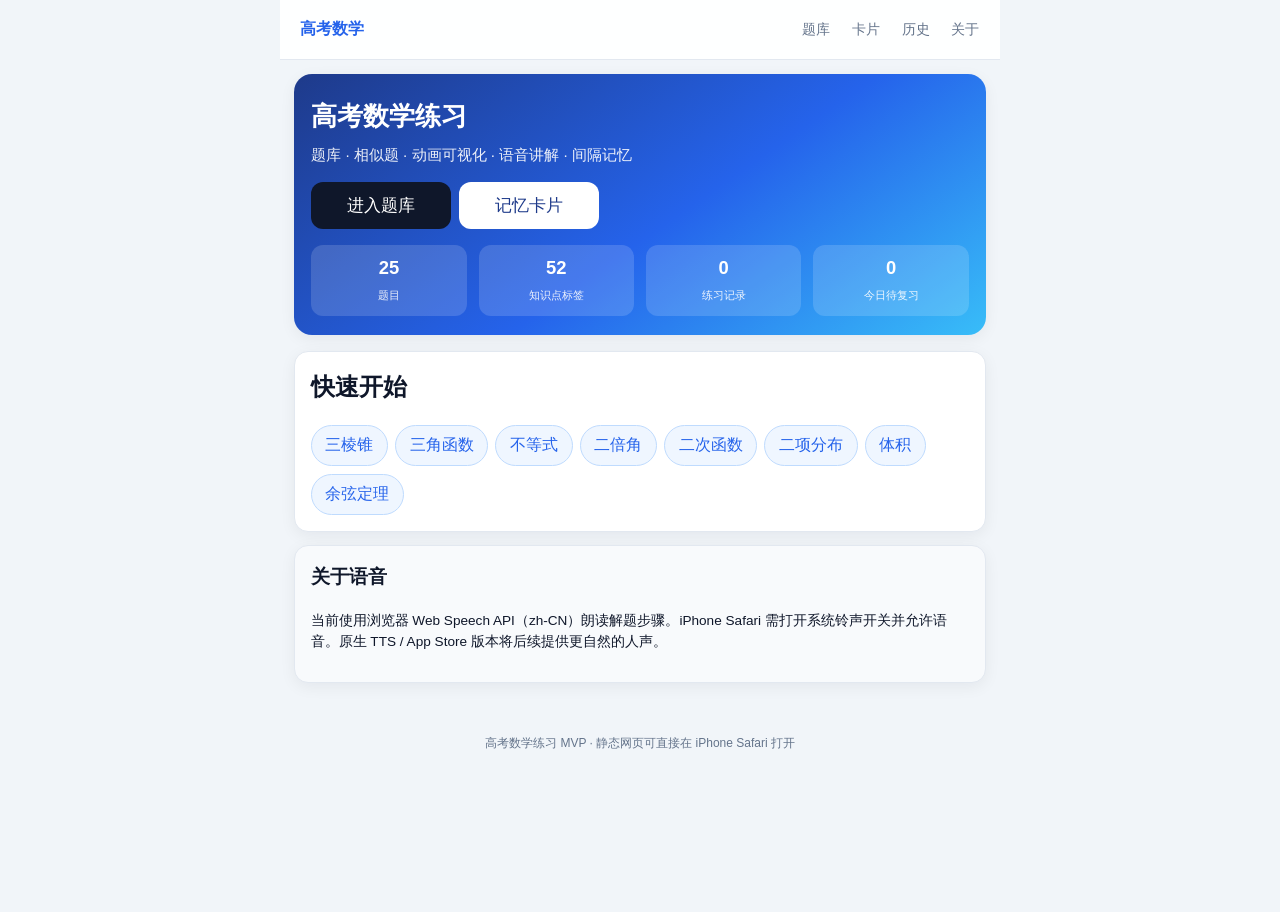
==== index.html @ 5b2f26a0 "deploy: customer static site for gaokao-math" ====
<!DOCTYPE html>
<html lang="zh-CN">
<head>
  <meta charset="UTF-8" />
  <meta name="viewport" content="width=device-width, initial-scale=1, viewport-fit=cover" />
  <meta name="apple-mobile-web-app-capable" content="yes" />
  <meta name="apple-mobile-web-app-status-bar-style" content="default" />
  <meta name="theme-color" content="#2563eb" />
  <title>高考数学练习</title>
  <link rel="stylesheet" href="css/styles.css" />
</head>
<body>
  <div id="app">加载中…</div>
  <script src="js/config.js"></script>
  <script src="js/questions.js"></script>
  <script src="js/storage.js"></script>
  <script src="js/telemetry.js"></script>
  <script src="js/evolution.js"></script>
  <script src="js/animations.js"></script>
  <script src="js/speech.js"></script>
  <script src="js/app.js"></script>
</body>
</html>
---- css/styles.css ----
/* 高考数学 MVP — 移动优先，iPhone Safari */
:root {
  --bg: #f1f5f9;
  --card: #ffffff;
  --text: #0f172a;
  --muted: #64748b;
  --primary: #2563eb;
  --primary-press: #1d4ed8;
  --danger: #dc2626;
  --success: #16a34a;
  --border: #e2e8f0;
  --radius: 14px;
  --tap: 44px;
  --shadow: 0 4px 16px rgba(15, 23, 42, 0.06);
  --safe-b: env(safe-area-inset-bottom, 0px);
  --safe-t: env(safe-area-inset-top, 0px);
}

* { box-sizing: border-box; -webkit-tap-highlight-color: transparent; }
html { font-size: 16px; }
body {
  margin: 0;
  font-family: -apple-system, BlinkMacSystemFont, "PingFang SC", "Hiragino Sans GB", "Microsoft YaHei", sans-serif;
  background: var(--bg);
  color: var(--text);
  line-height: 1.55;
  padding-bottom: calc(12px + var(--safe-b));
}
button, input, select { font: inherit; }
button {
  min-height: var(--tap);
  border: none;
  border-radius: 12px;
  padding: 0.65rem 1rem;
  background: #e2e8f0;
  color: var(--text);
  cursor: pointer;
}
button:active { transform: scale(0.98); }
button:disabled { opacity: 0.45; cursor: not-allowed; }

#app { max-width: 720px; margin: 0 auto; min-height: 100vh; }

.app-header {
  position: sticky;
  top: 0;
  z-index: 20;
  display: flex;
  align-items: center;
  justify-content: space-between;
  gap: 0.5rem;
  padding: calc(0.6rem + var(--safe-t)) 0.75rem 0.6rem;
  background: rgba(255,255,255,0.92);
  backdrop-filter: blur(10px);
  -webkit-backdrop-filter: blur(10px);
  border-bottom: 1px solid var(--border);
}
.logo {
  font-weight: 700;
  background: transparent;
  color: var(--primary);
  padding: 0.4rem 0.5rem;
  min-height: auto;
}
.nav { display: flex; gap: 0.25rem; flex-wrap: wrap; justify-content: flex-end; }
.nav button {
  background: transparent;
  min-height: 40px;
  padding: 0.35rem 0.55rem;
  color: var(--muted);
  font-size: 0.9rem;
}
.nav button.active { color: var(--primary); font-weight: 600; background: #eff6ff; }

.main { padding: 0.85rem; }
.app-footer {
  text-align: center;
  color: var(--muted);
  font-size: 0.75rem;
  padding: 1.5rem 1rem calc(1rem + var(--safe-b));
}

.hero {
  background: linear-gradient(145deg, #1e3a8a, #2563eb 55%, #38bdf8);
  color: #fff;
  border-radius: calc(var(--radius) + 4px);
  padding: 1.4rem 1.1rem 1.2rem;
  box-shadow: var(--shadow);
  margin-bottom: 1rem;
}
.hero h1 { margin: 0 0 0.35rem; font-size: 1.65rem; }
.subtitle { margin: 0 0 1rem; opacity: 0.92; font-size: 0.95rem; }
.hero-actions { display: flex; flex-wrap: wrap; gap: 0.5rem; margin-bottom: 1rem; }
.hero .btn { background: #fff; color: #1e3a8a; }
.hero .btn.primary { background: #0f172a; color: #fff; }
.stat-row {
  display: grid;
  grid-template-columns: repeat(4, 1fr);
  gap: 0.4rem;
}
.stat {
  background: rgba(255,255,255,0.15);
  border-radius: 12px;
  padding: 0.55rem 0.25rem;
  text-align: center;
}
.stat b { display: block; font-size: 1.15rem; }
.stat span { font-size: 0.7rem; opacity: 0.9; }
.card .stat-row .stat { background: #f8fafc; color: var(--text); }

.card {
  background: var(--card);
  border-radius: var(--radius);
  padding: 1rem;
  margin-bottom: 0.85rem;
  box-shadow: var(--shadow);
  border: 1px solid var(--border);
}
.muted-card { background: #f8fafc; }
.card h2, .card h3 { margin-top: 0; }

.btn.primary { background: var(--primary); color: #fff; }
.btn.primary:active { background: var(--primary-press); }
.btn.danger { background: #fee2e2; color: var(--danger); }
.btn.success { background: #dcfce7; color: var(--success); }
.btn.ghost { background: transparent; }
.btn.small { min-height: 36px; padding: 0.35rem 0.7rem; font-size: 0.875rem; }
.btn-lg { width: 100%; font-size: 1.05rem; }
.btn .badge, .badge {
  display: inline-block;
  margin-left: 0.35rem;
  background: #ef4444;
  color: #fff;
  border-radius: 999px;
  padding: 0.05rem 0.45rem;
  font-size: 0.75rem;
}

.chip-wrap { display: flex; flex-wrap: wrap; gap: 0.45rem; }
.chip {
  background: #eff6ff;
  color: var(--primary);
  border: 1px solid #bfdbfe;
  border-radius: 999px;
  padding: 0.45rem 0.85rem;
  min-height: 40px;
}

.toolbar.sticky {
  position: sticky;
  top: 58px;
  z-index: 10;
  display: grid;
  gap: 0.5rem;
  background: var(--bg);
  padding: 0.35rem 0 0.6rem;
}
.search, .select {
  width: 100%;
  min-height: var(--tap);
  border: 1px solid var(--border);
  border-radius: 12px;
  padding: 0.6rem 0.85rem;
  background: #fff;
}
.result-count { color: var(--muted); font-size: 0.875rem; margin: 0 0 0.5rem; }

.problem-list { display: grid; gap: 0.65rem; }
.problem-card {
  display: block;
  width: 100%;
  text-align: left;
  background: var(--card);
  border: 1px solid var(--border);
  border-radius: var(--radius);
  padding: 0.85rem;
  box-shadow: var(--shadow);
}
.pc-top { display: flex; justify-content: space-between; margin-bottom: 0.25rem; }
.tag {
  background: #e0e7ff;
  color: #3730a3;
  font-size: 0.75rem;
  padding: 0.15rem 0.45rem;
  border-radius: 6px;
}
.diff { color: #f59e0b; font-size: 0.8rem; letter-spacing: 1px; }
.pc-title { font-weight: 650; margin-bottom: 0.25rem; }
.pc-stem { color: var(--muted); font-size: 0.9rem; margin-bottom: 0.45rem; }
.pc-tags { display: flex; flex-wrap: wrap; gap: 0.3rem; align-items: center; }
.mini-tag {
  font-size: 0.72rem;
  background: #f1f5f9;
  color: #475569;
  padding: 0.12rem 0.4rem;
  border-radius: 6px;
}

.problem-head h1 { font-size: 1.35rem; margin: 0.35rem 0; }
.tabs {
  display: flex;
  gap: 0.35rem;
  overflow-x: auto;
  -webkit-overflow-scrolling: touch;
  padding: 0.35rem 0 0.65rem;
  scrollbar-width: none;
}
.tabs::-webkit-scrollbar { display: none; }
.tab {
  flex: 0 0 auto;
  background: #fff;
  border: 1px solid var(--border);
  color: var(--muted);
  min-height: 40px;
  padding: 0.4rem 0.75rem;
  border-radius: 999px;
  font-size: 0.88rem;
}
.tab.active {
  background: var(--primary);
  border-color: var(--primary);
  color: #fff;
}

.stem-box {
  background: #f8fafc;
  border-radius: 12px;
  padding: 0.85rem;
  border: 1px solid var(--border);
  white-space: pre-wrap;
}
.small-pad { padding: 0.65rem; }
.choices { padding-left: 1.1rem; }
.steps { padding-left: 1.2rem; }
.steps li { margin-bottom: 0.55rem; }
.kp-list { padding-left: 1.1rem; }
.history-note {
  background: #fffbeb;
  border: 1px solid #fde68a;
  border-radius: 12px;
  padding: 0.85rem;
}
.speech-bar { display: flex; gap: 0.5rem; margin-top: 0.85rem; flex-wrap: wrap; }

.anim-host {
  width: 100%;
  min-height: 200px;
  background: #f8fafc;
  border: 1px dashed #cbd5e1;
  border-radius: 12px;
  margin-bottom: 0.75rem;
  overflow: hidden;
  display: flex;
  flex-direction: column;
  align-items: center;
  justify-content: center;
}
.anim-svg, .anim-canvas { max-width: 100%; display: block; }
.anim-caption { font-size: 0.8rem; color: var(--muted); padding: 0.4rem; }

.choice-btns { display: grid; gap: 0.5rem; margin: 0.75rem 0; }
.choice-btn.selected { outline: 2px solid var(--primary); background: #eff6ff; }
.self-grade { display: flex; gap: 0.5rem; flex-wrap: wrap; margin-top: 0.75rem; }
.ok { color: var(--success); font-weight: 600; }
.bad { color: var(--danger); font-weight: 600; }
.muted { color: var(--muted); }
.small { font-size: 0.85rem; }

.hist-list { list-style: none; padding: 0; margin: 0; }
.hist-list li {
  display: flex;
  flex-wrap: wrap;
  gap: 0.35rem 0.65rem;
  align-items: center;
  padding: 0.7rem 0;
  border-bottom: 1px solid var(--border);
}
.hist-list.compact li { padding: 0.45rem 0; }
.linkish {
  background: transparent;
  color: var(--primary);
  padding: 0;
  min-height: auto;
  text-align: left;
  font-weight: 600;
}
.pill {
  font-size: 0.72rem;
  padding: 0.1rem 0.45rem;
  border-radius: 999px;
  background: #e2e8f0;
}
.pill.correct { background: #dcfce7; color: #166534; }
.pill.wrong { background: #fee2e2; color: #991b1b; }
.pill.viewed, .pill.scan { background: #e0e7ff; color: #3730a3; }
.row-between { display: flex; justify-content: space-between; align-items: center; gap: 0.5rem; }

.anki-card .anki-front {
  font-size: 1.05rem;
  background: #f8fafc;
  border-radius: 12px;
  padding: 1rem;
  margin: 0.75rem 0;
  border: 1px solid var(--border);
  min-height: 100px;
}
.anki-back {
  background: #eff6ff;
  border-radius: 12px;
  padding: 1rem;
  margin-bottom: 0.85rem;
  border: 1px solid #bfdbfe;
  white-space: pre-wrap;
}
.anki-actions {
  display: grid;
  grid-template-columns: repeat(4, 1fr);
  gap: 0.4rem;
}
.anki-actions .btn { padding: 0.55rem 0.2rem; font-size: 0.85rem; }

@media (min-width: 600px) {
  .stat-row { gap: 0.75rem; }
  .toolbar.sticky { grid-template-columns: 1fr 180px; }
  .hero-actions .btn-lg { width: auto; min-width: 140px; }
}
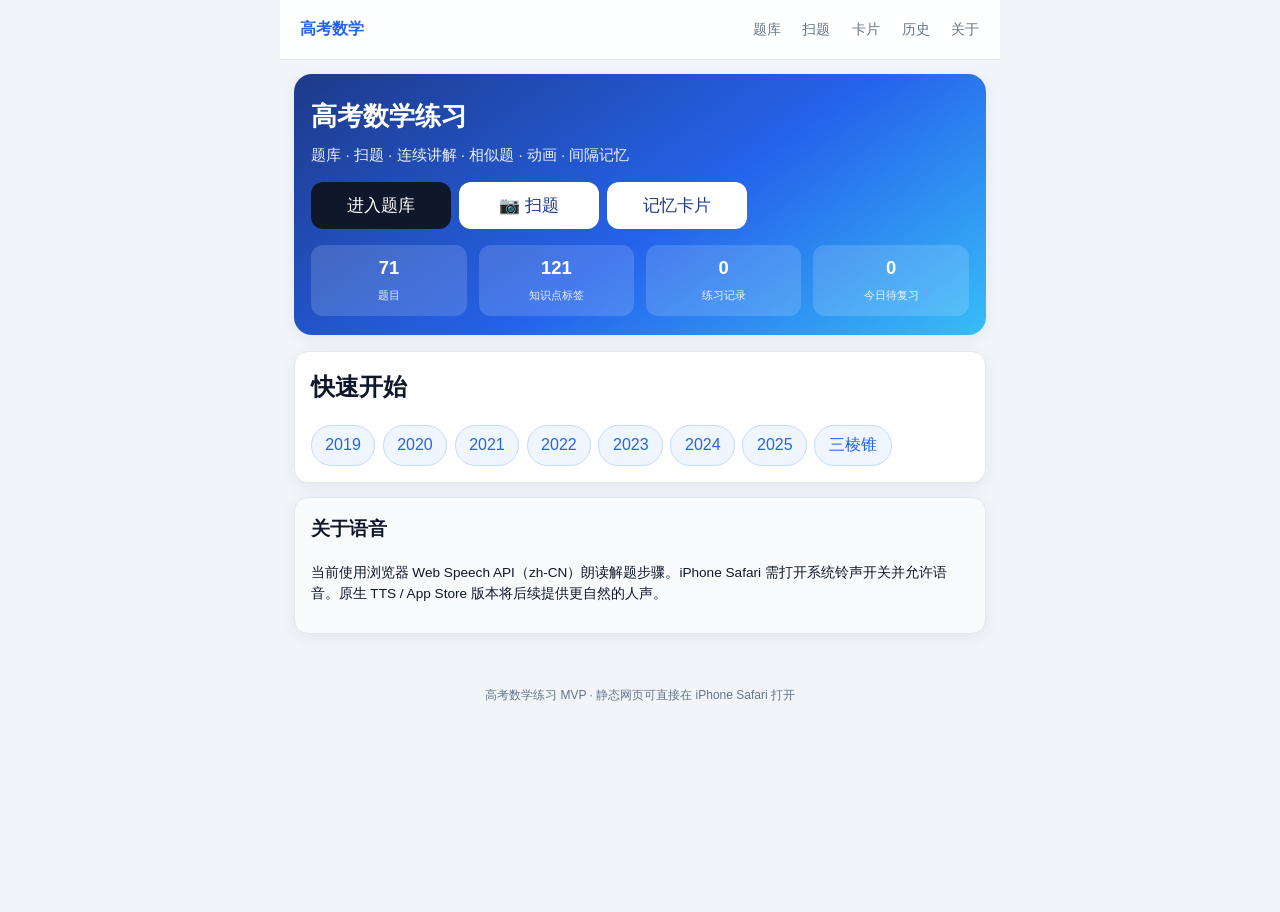
==== commit 4b10da71: "deploy: sync v1.2.0 scan+continuous TTS+expanded bank from gaokao-math@196f488" ====
--- a/index.html
+++ b/index.html
@@ -18,6 +18,7 @@
   <script src="js/evolution.js"></script>
   <script src="js/animations.js"></script>
   <script src="js/speech.js"></script>
+  <script src="js/scan.js"></script>
   <script src="js/app.js"></script>
 </body>
 </html>
--- a/css/styles.css
+++ b/css/styles.css
@@ -324,3 +324,14 @@
   .toolbar.sticky { grid-template-columns: 1fr 180px; }
   .hero-actions .btn-lg { width: auto; min-width: 140px; }
 }
+
+.mini-tag.provenance { background: #fef3c7; color: #92400e; border: 1px solid #fcd34d; }
+.speech-bar.continuous { display: flex; flex-wrap: wrap; gap: 0.5rem; align-items: center; margin-top: 0.75rem; }
+.play-progress { flex: 1 1 100%; }
+.scan-actions { display: flex; flex-wrap: wrap; gap: 0.5rem; margin: 0.75rem 0; }
+.file-btn { display: inline-flex; align-items: center; justify-content: center; cursor: pointer; }
+.scan-video, .scan-preview {
+  width: 100%; max-height: 280px; object-fit: contain;
+  border-radius: 12px; background: #0f172a; margin: 0.5rem 0;
+}
+.scan-stem { min-height: 96px; width: 100%; padding: 0.65rem; border-radius: 12px; border: 1px solid var(--border); font-size: 1rem; }
